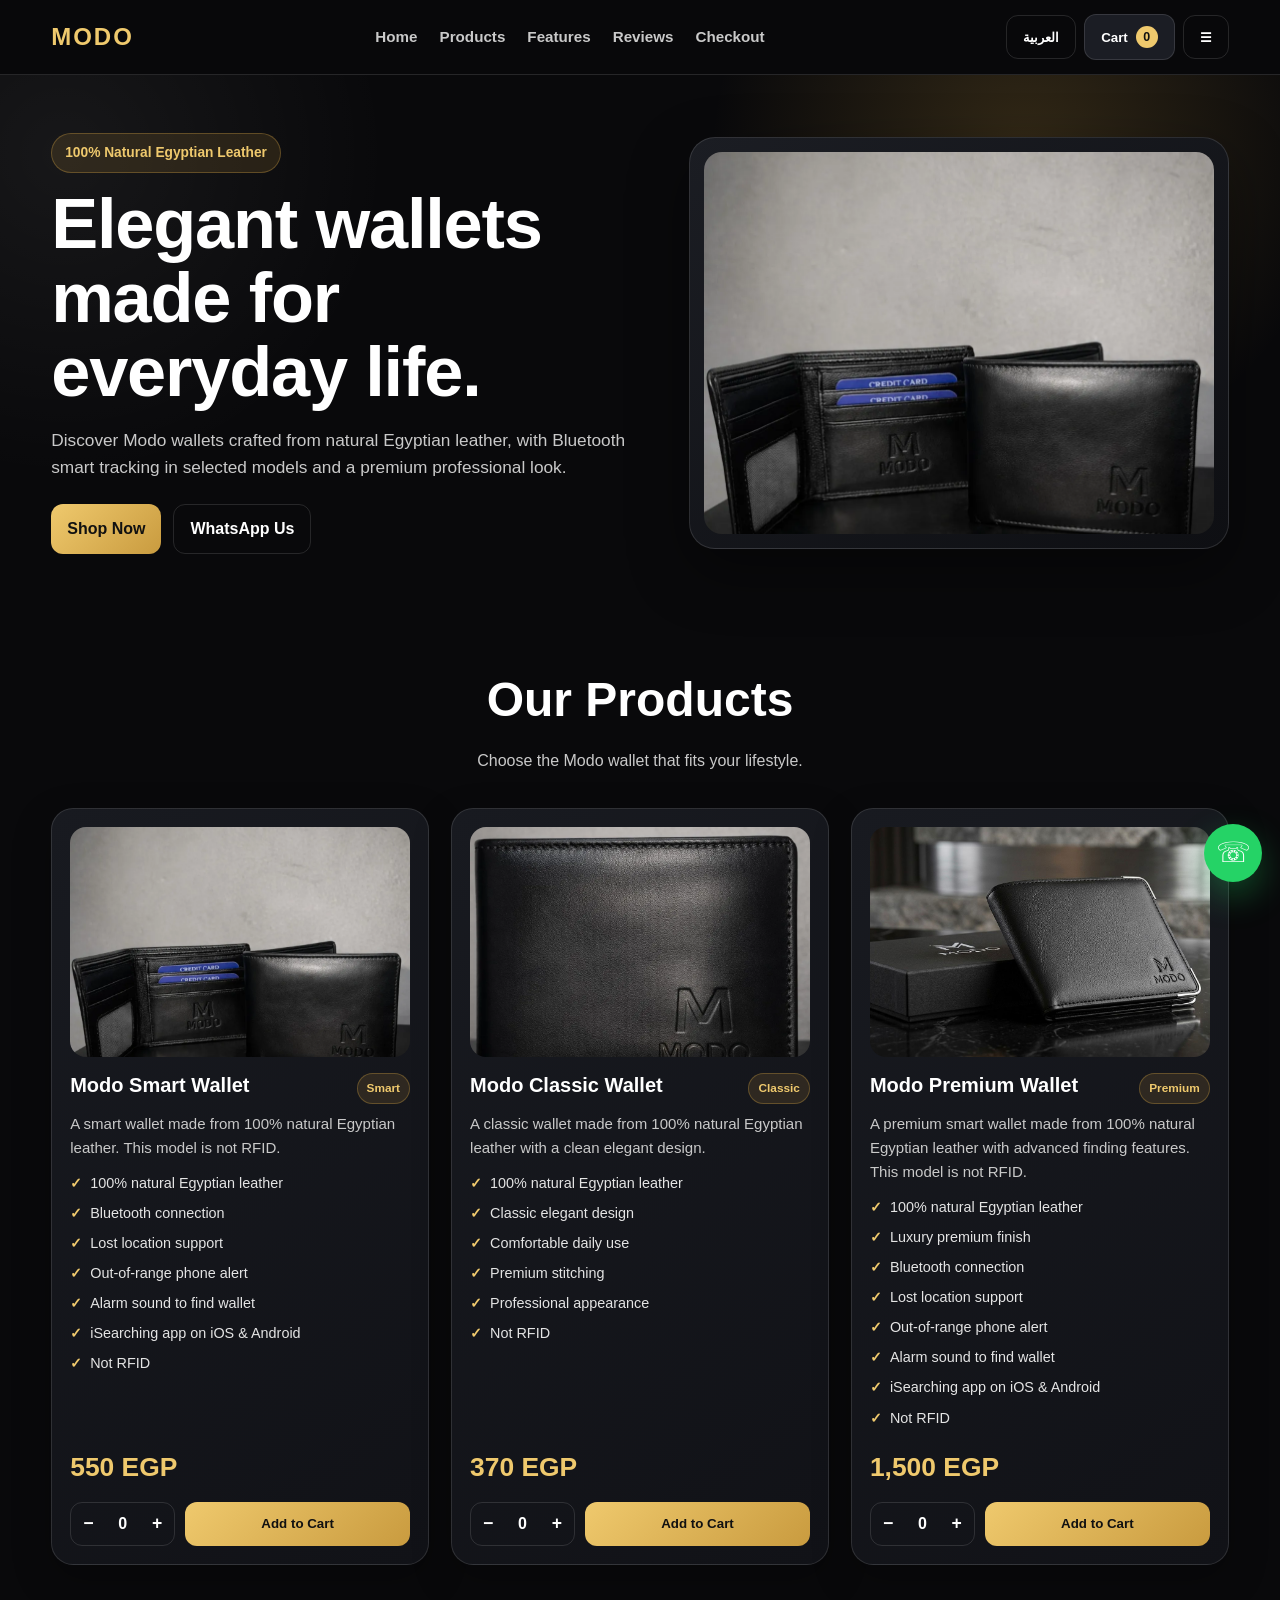
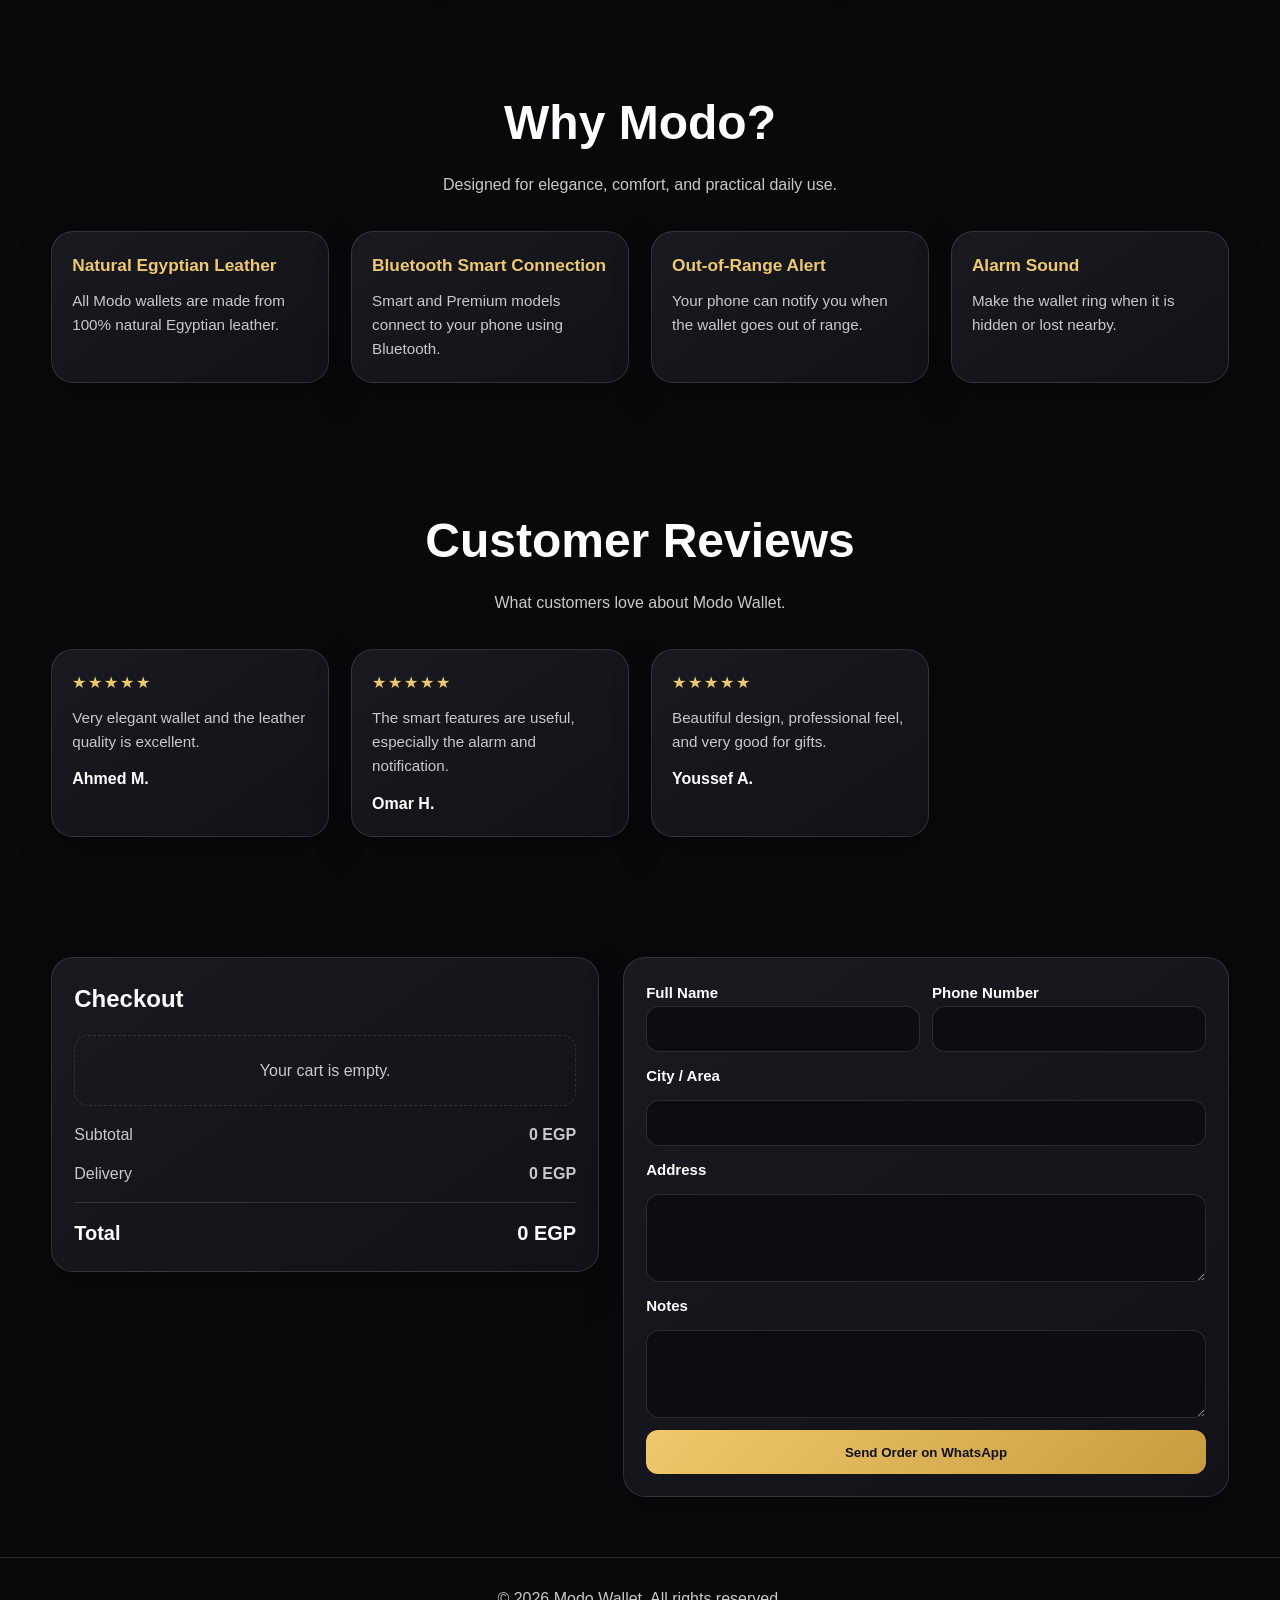
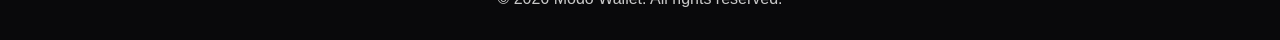
==== modo/index.html @ a47b4d22 "Add files via upload" ====
﻿<!DOCTYPE html>
<html lang="en" dir="ltr">
<head>
  <meta charset="UTF-8" />
  <meta name="viewport" content="width=device-width, initial-scale=1.0" />
  <title>Modo Wallet | Smart, Classic & Premium</title>

  <style>
    * {
      margin: 0;
      padding: 0;
      box-sizing: border-box;
    }

    :root {
      --black: #09090b;
      --dark: #121317;
      --card: #181a20;
      --gold: #c99b3f;
      --gold-light: #efc96d;
      --white: #ffffff;
      --muted: #c9c9c9;
      --border: rgba(255, 255, 255, 0.12);
      --green: #25d366;
    }

    html {
      scroll-behavior: smooth;
    }

    body {
      font-family: Arial, Helvetica, sans-serif;
      background: var(--black);
      color: var(--white);
      line-height: 1.6;
      overflow-x: hidden;
    }

    html[dir="rtl"] body {
      font-family: Tahoma, Arial, sans-serif;
    }

    img {
      max-width: 100%;
      display: block;
    }

    a {
      color: inherit;
      text-decoration: none;
    }

    .container {
      width: min(1180px, 92%);
      margin: auto;
    }

    .header {
      position: sticky;
      top: 0;
      z-index: 1000;
      background: rgba(9, 9, 11, 0.92);
      backdrop-filter: blur(14px);
      border-bottom: 1px solid var(--border);
    }

    .nav {
      display: flex;
      align-items: center;
      justify-content: space-between;
      gap: 14px;
      padding: 14px 0;
    }

    .logo {
      font-size: 1.5rem;
      font-weight: 900;
      letter-spacing: 2px;
      color: var(--gold-light);
      white-space: nowrap;
    }

    .menu {
      display: flex;
      align-items: center;
      gap: 22px;
      color: var(--muted);
      font-weight: 700;
      font-size: 0.95rem;
    }

    .menu a:hover {
      color: var(--gold-light);
    }

    .nav-actions {
      display: flex;
      align-items: center;
      gap: 8px;
    }

    .mobile-menu-btn {
      display: none;
    }

    .btn {
      border: 0;
      outline: 0;
      cursor: pointer;
      min-height: 44px;
      padding: 11px 16px;
      border-radius: 12px;
      font-weight: 800;
      transition: 0.25s ease;
      display: inline-flex;
      justify-content: center;
      align-items: center;
      gap: 8px;
    }

    .btn:active {
      transform: scale(0.98);
    }

    .btn-gold {
      background: linear-gradient(135deg, var(--gold-light), var(--gold));
      color: #111;
    }

    .btn-outline {
      background: transparent;
      border: 1px solid var(--border);
      color: var(--white);
    }

    .cart-btn {
      background: #1b1d24;
      color: white;
      border: 1px solid var(--border);
    }

    .cart-count {
      background: var(--gold-light);
      color: #111;
      min-width: 22px;
      height: 22px;
      border-radius: 50px;
      display: inline-flex;
      align-items: center;
      justify-content: center;
      font-size: 0.78rem;
      font-weight: 900;
    }

    .hero {
      padding: 58px 0 48px;
      background:
        radial-gradient(circle at 80% 15%, rgba(201, 155, 63, 0.22), transparent 28%),
        radial-gradient(circle at 5% 15%, rgba(255,255,255,0.06), transparent 25%);
    }

    .hero-grid {
      display: grid;
      grid-template-columns: 1.05fr 0.95fr;
      align-items: center;
      gap: 42px;
    }

    .badge {
      display: inline-flex;
      background: rgba(201,155,63,0.14);
      color: var(--gold-light);
      border: 1px solid rgba(201,155,63,0.35);
      border-radius: 50px;
      padding: 8px 13px;
      font-size: 0.86rem;
      font-weight: 900;
      margin-bottom: 14px;
    }

    .hero h1 {
      font-size: clamp(2.25rem, 5.5vw, 4.6rem);
      line-height: 1.05;
      margin-bottom: 18px;
      letter-spacing: -1.2px;
    }

    html[dir="rtl"] .hero h1 {
      letter-spacing: 0;
      line-height: 1.15;
    }

    .hero p {
      font-size: 1.08rem;
      color: var(--muted);
      max-width: 650px;
      margin-bottom: 22px;
    }

    .hero-actions {
      display: flex;
      gap: 12px;
      flex-wrap: wrap;
    }

    .hero-image {
      background: linear-gradient(145deg, #1b1d23, #0e0f13);
      border: 1px solid var(--border);
      border-radius: 26px;
      padding: 14px;
      box-shadow: 0 22px 60px rgba(0,0,0,0.4);
    }

    .hero-image img {
      width: 100%;
      aspect-ratio: 4 / 3;
      object-fit: cover;
      border-radius: 18px;
    }

    section {
      padding: 60px 0;
    }

    .section-title {
      text-align: center;
      max-width: 760px;
      margin: 0 auto 34px;
    }

    .section-title h2 {
      font-size: clamp(1.9rem, 4vw, 3rem);
      margin-bottom: 10px;
    }

    .section-title p {
      color: var(--muted);
      font-size: 1rem;
    }

    .products-grid,
    .features-grid,
    .reviews-grid {
      display: grid;
      gap: 22px;
    }

    .products-grid {
      grid-template-columns: repeat(3, 1fr);
    }

    .features-grid,
    .reviews-grid {
      grid-template-columns: repeat(4, 1fr);
    }

    .card,
    .product-card,
    .checkout-card {
      background: linear-gradient(145deg, #181a20, #111217);
      border: 1px solid var(--border);
      border-radius: 22px;
      box-shadow: 0 14px 38px rgba(0,0,0,0.25);
    }

    .product-card {
      padding: 18px;
      display: flex;
      flex-direction: column;
    }

    .product-card img {
      width: 100%;
      height: 230px;
      object-fit: cover;
      border-radius: 16px;
      margin-bottom: 16px;
      background: #0e0f13;
    }

    .product-head {
      display: flex;
      justify-content: space-between;
      gap: 10px;
      margin-bottom: 8px;
    }

    .product-head h3 {
      font-size: 1.25rem;
      line-height: 1.25;
    }

    .product-badge {
      height: fit-content;
      white-space: nowrap;
      background: rgba(201,155,63,0.14);
      color: var(--gold-light);
      border: 1px solid rgba(201,155,63,0.35);
      border-radius: 50px;
      padding: 5px 9px;
      font-size: 0.74rem;
      font-weight: 900;
    }

    .product-desc {
      color: var(--muted);
      font-size: 0.94rem;
      margin-bottom: 12px;
    }

    .feature-list {
      list-style: none;
      display: grid;
      gap: 7px;
      margin-bottom: 16px;
      color: #e4e4e4;
      font-size: 0.9rem;
    }

    .feature-list li::before {
      content: "✓";
      color: var(--gold-light);
      font-weight: 900;
      margin-inline-end: 8px;
    }

    .price {
      color: var(--gold-light);
      font-size: 1.65rem;
      font-weight: 900;
      margin-top: auto;
      margin-bottom: 14px;
    }

    .product-actions {
      display: grid;
      grid-template-columns: 105px 1fr;
      gap: 10px;
    }

    .qty-box {
      border: 1px solid var(--border);
      border-radius: 12px;
      display: grid;
      grid-template-columns: 1fr 1fr 1fr;
      overflow: hidden;
      min-height: 44px;
    }

    .qty-box button {
      background: transparent;
      color: white;
      border: 0;
      font-size: 1.1rem;
      font-weight: 900;
      cursor: pointer;
    }

    .qty-box span {
      display: grid;
      place-items: center;
      font-weight: 900;
    }

    .card {
      padding: 20px;
    }

    .card h3 {
      margin-bottom: 9px;
      color: var(--gold-light);
      font-size: 1.08rem;
    }

    .card p {
      color: var(--muted);
      font-size: 0.95rem;
    }

    .stars {
      color: var(--gold-light);
      letter-spacing: 2px;
      margin-bottom: 10px;
    }

    .review-name {
      margin-top: 12px;
      font-weight: 900;
    }

    .checkout-grid {
      display: grid;
      grid-template-columns: 0.95fr 1.05fr;
      gap: 24px;
      align-items: start;
    }

    .checkout-card {
      padding: 22px;
    }

    .checkout-card h2 {
      margin-bottom: 16px;
    }

    .cart-item {
      display: flex;
      justify-content: space-between;
      gap: 12px;
      padding: 12px 0;
      border-bottom: 1px solid var(--border);
    }

    .cart-item small {
      color: var(--muted);
    }

    .empty-cart {
      color: var(--muted);
      border: 1px dashed var(--border);
      border-radius: 14px;
      padding: 22px;
      text-align: center;
      margin-bottom: 16px;
    }

    .summary-row {
      display: flex;
      justify-content: space-between;
      gap: 14px;
      margin-top: 13px;
      color: var(--muted);
    }

    .summary-row.total {
      color: white;
      font-size: 1.25rem;
      font-weight: 900;
      border-top: 1px solid var(--border);
      padding-top: 14px;
      margin-top: 16px;
    }

    form {
      display: grid;
      gap: 12px;
    }

    label {
      font-weight: 800;
      font-size: 0.94rem;
    }

    input,
    textarea,
    select {
      width: 100%;
      background: #0c0d11;
      color: white;
      border: 1px solid var(--border);
      border-radius: 13px;
      padding: 13px 14px;
      font-size: 16px;
      outline: none;
    }

    input:focus,
    textarea:focus,
    select:focus {
      border-color: rgba(239,201,109,0.65);
      box-shadow: 0 0 0 4px rgba(239,201,109,0.1);
    }

    textarea {
      min-height: 88px;
      resize: vertical;
    }

    .form-row {
      display: grid;
      grid-template-columns: 1fr 1fr;
      gap: 12px;
    }

    .floating-whatsapp {
      position: fixed;
      right: 18px;
      bottom: 18px;
      z-index: 999;
      width: 58px;
      height: 58px;
      border-radius: 50%;
      background: var(--green);
      color: white;
      display: grid;
      place-items: center;
      font-size: 1.75rem;
      box-shadow: 0 14px 35px rgba(37,211,102,0.32);
    }

    html[dir="rtl"] .floating-whatsapp {
      right: auto;
      left: 18px;
    }

    .footer {
      border-top: 1px solid var(--border);
      padding: 28px 0;
      text-align: center;
      color: var(--muted);
    }

    @media (max-width: 980px) {
      .hero-grid,
      .checkout-grid {
        grid-template-columns: 1fr;
      }

      .products-grid {
        grid-template-columns: repeat(2, 1fr);
      }

      .features-grid,
      .reviews-grid {
        grid-template-columns: repeat(2, 1fr);
      }
    }

    @media (max-width: 760px) {
      .nav {
        flex-wrap: wrap;
      }

      .mobile-menu-btn {
        display: inline-flex;
        width: 44px;
        padding: 0;
      }

      .menu {
        display: none;
        width: 100%;
        order: 4;
        flex-direction: column;
        align-items: stretch;
        gap: 8px;
        padding: 10px 0 4px;
      }

      .menu.open {
        display: flex;
      }

      .menu a {
        background: rgba(255,255,255,0.05);
        border: 1px solid var(--border);
        border-radius: 12px;
        padding: 12px;
      }

      .nav-actions {
        margin-inline-start: auto;
      }

      .hero {
        padding: 38px 0 40px;
      }

      .hero h1 {
        font-size: 2.35rem;
      }

      .hero p {
        font-size: 1rem;
      }

      .hero-actions,
      .product-actions {
        grid-template-columns: 1fr;
      }

      .hero-actions .btn {
        width: 100%;
      }

      .products-grid,
      .features-grid,
      .reviews-grid {
        grid-template-columns: 1fr;
      }

      .product-card img {
        height: auto;
        aspect-ratio: 1 / 1;
      }

      .form-row {
        grid-template-columns: 1fr;
      }

      section {
        padding: 46px 0;
      }

      .section-title {
        margin-bottom: 26px;
      }

      .checkout-card {
        padding: 18px;
      }
    }

    @media (max-width: 430px) {
      .container {
        width: 94%;
      }

      .logo {
        font-size: 1.28rem;
      }

      .btn {
        padding: 10px 12px;
        font-size: 0.9rem;
      }

      .nav-actions {
        gap: 6px;
      }

      .hero h1 {
        font-size: 2rem;
      }

      .product-card,
      .card,
      .checkout-card {
        border-radius: 18px;
      }

      .floating-whatsapp {
        width: 52px;
        height: 52px;
        font-size: 1.55rem;
      }
    }
  </style>
</head>
<body>
  <header class="header">
    <div class="container nav">
      <a href="#home" class="logo">MODO</a>

      <nav class="menu" id="menu">
        <a href="#home" data-i18n="navHome">Home</a>
        <a href="#products" data-i18n="navProducts">Products</a>
        <a href="#features" data-i18n="navFeatures">Features</a>
        <a href="#reviews" data-i18n="navReviews">Reviews</a>
        <a href="#checkout" data-i18n="navCheckout">Checkout</a>
      </nav>

      <div class="nav-actions">
        <button class="btn btn-outline" id="langToggle">العربية</button>
        <button class="btn cart-btn" onclick="scrollToCheckout()">
          <span data-i18n="cart">Cart</span>
          <span class="cart-count" id="cartCount">0</span>
        </button>
        <button class="btn btn-outline mobile-menu-btn" id="mobileMenuBtn">☰</button>
      </div>
    </div>
  </header>

  <main>
    <section class="hero" id="home">
      <div class="container hero-grid">
        <div>
          <span class="badge" data-i18n="heroBadge">100% Natural Egyptian Leather</span>
          <h1 data-i18n="heroTitle">Elegant wallets made for everyday life.</h1>
          <p data-i18n="heroText">Discover Modo wallets crafted from natural Egyptian leather, with Bluetooth smart tracking in selected models and a premium professional look.</p>
          <div class="hero-actions">
            <a href="#products" class="btn btn-gold" data-i18n="shopNow">Shop Now</a>
            <a href="https://wa.me/201220597999" target="_blank" class="btn btn-outline" data-i18n="whatsappUs">WhatsApp Us</a>
          </div>
        </div>

        <div class="hero-image">
          <img src="smart-wallet.jpg" alt="Modo Smart Wallet" />
        </div>
      </div>
    </section>

    <section id="products">
      <div class="container">
        <div class="section-title">
          <h2 data-i18n="productsTitle">Our Products</h2>
          <p data-i18n="productsText">Choose the Modo wallet that fits your lifestyle.</p>
        </div>
        <div class="products-grid" id="productsGrid"></div>
      </div>
    </section>

    <section id="features">
      <div class="container">
        <div class="section-title">
          <h2 data-i18n="featuresTitle">Why Modo?</h2>
          <p data-i18n="featuresText">Designed for elegance, comfort, and practical daily use.</p>
        </div>

        <div class="features-grid">
          <div class="card">
            <h3 data-i18n="feature1Title">Natural Egyptian Leather</h3>
            <p data-i18n="feature1Text">All Modo wallets are made from 100% natural Egyptian leather.</p>
          </div>
          <div class="card">
            <h3 data-i18n="feature2Title">Bluetooth Smart Connection</h3>
            <p data-i18n="feature2Text">Smart and Premium models connect to your phone using Bluetooth.</p>
          </div>
          <div class="card">
            <h3 data-i18n="feature3Title">Out-of-Range Alert</h3>
            <p data-i18n="feature3Text">Your phone can notify you when the wallet goes out of range.</p>
          </div>
          <div class="card">
            <h3 data-i18n="feature4Title">Alarm Sound</h3>
            <p data-i18n="feature4Text">Make the wallet ring when it is hidden or lost nearby.</p>
          </div>
        </div>
      </div>
    </section>

    <section id="reviews">
      <div class="container">
        <div class="section-title">
          <h2 data-i18n="reviewsTitle">Customer Reviews</h2>
          <p data-i18n="reviewsText">What customers love about Modo Wallet.</p>
        </div>

        <div class="reviews-grid">
          <div class="card">
            <div class="stars">★★★★★</div>
            <p data-i18n="review1Text">Very elegant wallet and the leather quality is excellent.</p>
            <div class="review-name" data-i18n="review1Name">Ahmed M.</div>
          </div>
          <div class="card">
            <div class="stars">★★★★★</div>
            <p data-i18n="review2Text">The smart features are useful, especially the alarm and notification.</p>
            <div class="review-name" data-i18n="review2Name">Omar H.</div>
          </div>
          <div class="card">
            <div class="stars">★★★★★</div>
            <p data-i18n="review3Text">Beautiful design, professional feel, and very good for gifts.</p>
            <div class="review-name" data-i18n="review3Name">Youssef A.</div>
          </div>
        </div>
      </div>
    </section>

    <section id="checkout">
      <div class="container checkout-grid">
        <div class="checkout-card">
          <h2 data-i18n="checkoutTitle">Checkout</h2>
          <div id="cartItems"></div>

          <div class="summary-row">
            <span data-i18n="subtotal">Subtotal</span>
            <strong id="subtotal">0 EGP</strong>
          </div>
          <div class="summary-row">
            <span data-i18n="delivery">Delivery</span>
            <strong id="delivery">100 EGP</strong>
          </div>
          <div class="summary-row total">
            <span data-i18n="total">Total</span>
            <strong id="total">0 EGP</strong>
          </div>
        </div>

        <div class="checkout-card">
          <form id="checkoutForm">
            <div class="form-row">
              <div>
                <label for="customerName" data-i18n="nameLabel">Full Name</label>
                <input type="text" id="customerName" required />
              </div>
              <div>
                <label for="customerPhone" data-i18n="phoneLabel">Phone Number</label>
                <input type="tel" id="customerPhone" required />
              </div>
            </div>

            <label for="customerCity" data-i18n="cityLabel">City / Area</label>
            <input type="text" id="customerCity" required />

            <label for="customerAddress" data-i18n="addressLabel">Address</label>
            <textarea id="customerAddress" required></textarea>

            <label for="customerNotes" data-i18n="notesLabel">Notes</label>
            <textarea id="customerNotes"></textarea>

            <button type="submit" class="btn btn-gold" data-i18n="sendOrder">Send Order on WhatsApp</button>
          </form>
        </div>
      </div>
    </section>
  </main>

  <footer class="footer">
    <div class="container">
      <p data-i18n="footerText">© 2026 Modo Wallet. All rights reserved.</p>
    </div>
  </footer>

  <a class="floating-whatsapp" href="https://wa.me/201220597999" target="_blank" aria-label="WhatsApp">☏</a>

  <script>
    const DELIVERY_FEE = 100;
    const WHATSAPP_NUMBER = "201220597999";

    let currentLang = "en";
    let cart = {};

    const products = [
      {
        id: "smart",
        price: 550,
        image: "smart-wallet.jpg",
        en: {
          name: "Modo Smart Wallet",
          badge: "Smart",
          desc: "A smart wallet made from 100% natural Egyptian leather. This model is not RFID.",
          features: [
            "100% natural Egyptian leather",
            "Bluetooth connection",
            "Lost location support",
            "Out-of-range phone alert",
            "Alarm sound to find wallet",
            "iSearching app on iOS & Android",
            "Not RFID"
          ]
        },
        ar: {
          name: "محفظة مودو الذكية",
          badge: "ذكية",
          desc: "محفظة ذكية مصنوعة من جلد مصري طبيعي 100%. هذا الموديل ليس RFID.",
          features: [
            "جلد مصري طبيعي 100%",
            "اتصال بلوتوث",
            "دعم آخر موقع للمحفظة",
            "تنبيه على الهاتف عند الخروج من النطاق",
            "صوت إنذار للعثور على المحفظة",
            "تطبيق iSearching على iOS و Android",
            "ليست RFID"
          ]
        }
      },
      {
        id: "classic",
        price: 370,
        image: "classic-wallet.jpg",
        en: {
          name: "Modo Classic Wallet",
          badge: "Classic",
          desc: "A classic wallet made from 100% natural Egyptian leather with a clean elegant design.",
          features: [
            "100% natural Egyptian leather",
            "Classic elegant design",
            "Comfortable daily use",
            "Premium stitching",
            "Professional appearance",
            "Not RFID"
          ]
        },
        ar: {
          name: "محفظة مودو الكلاسيك",
          badge: "كلاسيك",
          desc: "محفظة كلاسيكية مصنوعة من جلد مصري طبيعي 100% بتصميم أنيق وعملي.",
          features: [
            "جلد مصري طبيعي 100%",
            "تصميم كلاسيكي أنيق",
            "مناسبة للاستخدام اليومي",
            "خياطة عالية الجودة",
            "مظهر احترافي",
            "ليست RFID"
          ]
        }
      },
      {
        id: "premium",
        price: 1500,
        image: "premium-wallet.jpg",
        en: {
          name: "Modo Premium Wallet",
          badge: "Premium",
          desc: "A premium smart wallet made from 100% natural Egyptian leather with advanced finding features. This model is not RFID.",
          features: [
            "100% natural Egyptian leather",
            "Luxury premium finish",
            "Bluetooth connection",
            "Lost location support",
            "Out-of-range phone alert",
            "Alarm sound to find wallet",
            "iSearching app on iOS & Android",
            "Not RFID"
          ]
        },
        ar: {
          name: "محفظة مودو البريميوم",
          badge: "بريميوم",
          desc: "محفظة بريميوم ذكية مصنوعة من جلد مصري طبيعي 100% مع مميزات متقدمة للعثور عليها. هذا الموديل ليس RFID.",
          features: [
            "جلد مصري طبيعي 100%",
            "تشطيب فاخر",
            "اتصال بلوتوث",
            "دعم آخر موقع للمحفظة",
            "تنبيه على الهاتف عند الخروج من النطاق",
            "صوت إنذار للعثور على المحفظة",
            "تطبيق iSearching على iOS و Android",
            "ليست RFID"
          ]
        }
      }
    ];

    const translations = {
      en: {
        navHome: "Home",
        navProducts: "Products",
        navFeatures: "Features",
        navReviews: "Reviews",
        navCheckout: "Checkout",
        cart: "Cart",
        heroBadge: "100% Natural Egyptian Leather",
        heroTitle: "Elegant wallets made for everyday life.",
        heroText: "Discover Modo wallets crafted from natural Egyptian leather, with Bluetooth smart tracking in selected models and a premium professional look.",
        shopNow: "Shop Now",
        whatsappUs: "WhatsApp Us",
        productsTitle: "Our Products",
        productsText: "Choose the Modo wallet that fits your lifestyle.",
        featuresTitle: "Why Modo?",
        featuresText: "Designed for elegance, comfort, and practical daily use.",
        feature1Title: "Natural Egyptian Leather",
        feature1Text: "All Modo wallets are made from 100% natural Egyptian leather.",
        feature2Title: "Bluetooth Smart Connection",
        feature2Text: "Smart and Premium models connect to your phone using Bluetooth.",
        feature3Title: "Out-of-Range Alert",
        feature3Text: "Your phone can notify you when the wallet goes out of range.",
        feature4Title: "Alarm Sound",
        feature4Text: "Make the wallet ring when it is hidden or lost nearby.",
        reviewsTitle: "Customer Reviews",
        reviewsText: "What customers love about Modo Wallet.",
        review1Text: "Very elegant wallet and the leather quality is excellent.",
        review1Name: "Ahmed M.",
        review2Text: "The smart features are useful, especially the alarm and notification.",
        review2Name: "Omar H.",
        review3Text: "Beautiful design, professional feel, and very good for gifts.",
        review3Name: "Youssef A.",
        checkoutTitle: "Checkout",
        subtotal: "Subtotal",
        delivery: "Delivery",
        total: "Total",
        nameLabel: "Full Name",
        phoneLabel: "Phone Number",
        cityLabel: "City / Area",
        addressLabel: "Address",
        notesLabel: "Notes",
        sendOrder: "Send Order on WhatsApp",
        footerText: "© 2026 Modo Wallet. All rights reserved.",
        addToCart: "Add to Cart",
        emptyCart: "Your cart is empty.",
        alertEmptyCart: "Please add at least one product first."
      },
      ar: {
        navHome: "الرئيسية",
        navProducts: "المنتجات",
        navFeatures: "المميزات",
        navReviews: "التقييمات",
        navCheckout: "الدفع",
        cart: "السلة",
        heroBadge: "جلد مصري طبيعي 100%",
        heroTitle: "محافظ أنيقة مصممة للحياة اليومية.",
        heroText: "اكتشف محافظ مودو المصنوعة من جلد مصري طبيعي، مع تتبع ذكي بالبلوتوث في بعض الموديلات ولمسة احترافية فاخرة.",
        shopNow: "تسوق الآن",
        whatsappUs: "راسلنا واتساب",
        productsTitle: "منتجاتنا",
        productsText: "اختر محفظة مودو المناسبة لأسلوب حياتك.",
        featuresTitle: "لماذا مودو؟",
        featuresText: "مصممة للأناقة والراحة والاستخدام العملي اليومي.",
        feature1Title: "جلد مصري طبيعي",
        feature1Text: "جميع محافظ مودو مصنوعة من جلد مصري طبيعي 100%.",
        feature2Title: "اتصال ذكي بالبلوتوث",
        feature2Text: "موديلات Smart و Premium تتصل بالهاتف باستخدام البلوتوث.",
        feature3Title: "تنبيه الخروج من النطاق",
        feature3Text: "يمكن للهاتف تنبيهك عندما تخرج المحفظة من النطاق.",
        feature4Title: "صوت إنذار",
        feature4Text: "اجعل المحفظة تصدر صوتاً عند فقدانها أو اختفائها بالقرب منك.",
        reviewsTitle: "آراء العملاء",
        reviewsText: "ما يحبه العملاء في محفظة مودو.",
        review1Text: "محفظة أنيقة جداً وجودة الجلد ممتازة.",
        review1Name: "أحمد م.",
        review2Text: "المميزات الذكية مفيدة جداً خصوصاً الإنذار والتنبيه.",
        review2Name: "عمر ح.",
        review3Text: "تصميم جميل وإحساس احترافي ومناسبة جداً للهدايا.",
        review3Name: "يوسف أ.",
        checkoutTitle: "إتمام الطلب",
        subtotal: "إجمالي المنتجات",
        delivery: "التوصيل",
        total: "الإجمالي",
        nameLabel: "الاسم بالكامل",
        phoneLabel: "رقم الهاتف",
        cityLabel: "المدينة / المنطقة",
        addressLabel: "العنوان",
        notesLabel: "ملاحظات",
        sendOrder: "إرسال الطلب على واتساب",
        footerText: "© 2026 Modo Wallet. جميع الحقوق محفوظة.",
        addToCart: "أضف إلى السلة",
        emptyCart: "السلة فارغة.",
        alertEmptyCart: "من فضلك أضف منتجاً واحداً على الأقل أولاً."
      }
    };

    function t(key) {
      return translations[currentLang][key] || key;
    }

    function formatEGP(num) {
      return `${num.toLocaleString()} EGP`;
    }

    function renderTranslations() {
      document.documentElement.lang = currentLang;
      document.documentElement.dir = currentLang === "ar" ? "rtl" : "ltr";

      document.querySelectorAll("[data-i18n]").forEach(el => {
        const key = el.getAttribute("data-i18n");
        el.textContent = t(key);
      });

      document.getElementById("langToggle").textContent = currentLang === "en" ? "العربية" : "English";
    }

    function renderProducts() {
      const grid = document.getElementById("productsGrid");
      grid.innerHTML = "";

      products.forEach(product => {
        const p = product[currentLang];
        const qty = cart[product.id] || 0;

        const card = document.createElement("article");
        card.className = "product-card";
        card.innerHTML = `
          <img src="${product.image}" alt="${p.name}">
          <div class="product-head">
            <h3>${p.name}</h3>
            <span class="product-badge">${p.badge}</span>
          </div>
          <p class="product-desc">${p.desc}</p>
          <ul class="feature-list">
            ${p.features.map(feature => `<li>${feature}</li>`).join("")}
          </ul>
          <div class="price">${formatEGP(product.price)}</div>
          <div class="product-actions">
            <div class="qty-box">
              <button type="button" onclick="decreaseQty('${product.id}')">−</button>
              <span>${qty}</span>
              <button type="button" onclick="increaseQty('${product.id}')">+</button>
            </div>
            <button type="button" class="btn btn-gold" onclick="increaseQty('${product.id}')">${t("addToCart")}</button>
          </div>
        `;

        grid.appendChild(card);
      });
    }

    function increaseQty(id) {
      cart[id] = (cart[id] || 0) + 1;
      renderProducts();
      renderCart();
    }

    function decreaseQty(id) {
      if (!cart[id]) return;
      cart[id]--;
      if (cart[id] <= 0) delete cart[id];
      renderProducts();
      renderCart();
    }

    function renderCart() {
      const items = Object.keys(cart).filter(id => cart[id] > 0);
      const cartItems = document.getElementById("cartItems");
      const cartCount = document.getElementById("cartCount");

      if (items.length === 0) {
        cartItems.innerHTML = `<p class="empty-cart">${t("emptyCart")}</p>`;
        document.getElementById("subtotal").textContent = formatEGP(0);
        document.getElementById("delivery").textContent = formatEGP(0);
        document.getElementById("total").textContent = formatEGP(0);
        cartCount.textContent = 0;
        return;
      }

      let subtotal = 0;
      let count = 0;

      cartItems.innerHTML = items.map(id => {
        const product = products.find(p => p.id === id);
        const qty = cart[id];
        const lineTotal = product.price * qty;
        subtotal += lineTotal;
        count += qty;

        return `
          <div class="cart-item">
            <div>
              <strong>${product[currentLang].name}</strong><br>
              <small>${qty} × ${formatEGP(product.price)}</small>
            </div>
            <strong>${formatEGP(lineTotal)}</strong>
          </div>
        `;
      }).join("");

      const total = subtotal + DELIVERY_FEE;
      document.getElementById("subtotal").textContent = formatEGP(subtotal);
      document.getElementById("delivery").textContent = formatEGP(DELIVERY_FEE);
      document.getElementById("total").textContent = formatEGP(total);
      cartCount.textContent = count;
    }

    function scrollToCheckout() {
      document.getElementById("checkout").scrollIntoView({ behavior: "smooth" });
    }

    document.getElementById("langToggle").addEventListener("click", () => {
      currentLang = currentLang === "en" ? "ar" : "en";
      renderTranslations();
      renderProducts();
      renderCart();
    });

    document.getElementById("mobileMenuBtn").addEventListener("click", () => {
      document.getElementById("menu").classList.toggle("open");
    });

    document.querySelectorAll(".menu a").forEach(link => {
      link.addEventListener("click", () => {
        document.getElementById("menu").classList.remove("open");
      });
    });

    document.getElementById("checkoutForm").addEventListener("submit", function(e) {
      e.preventDefault();

      const items = Object.keys(cart).filter(id => cart[id] > 0);
      if (items.length === 0) {
        alert(t("alertEmptyCart"));
        return;
      }

      const name = document.getElementById("customerName").value.trim();
      const phone = document.getElementById("customerPhone").value.trim();
      const city = document.getElementById("customerCity").value.trim();
      const address = document.getElementById("customerAddress").value.trim();
      const notes = document.getElementById("customerNotes").value.trim() || "-";

      let subtotal = 0;
      let orderLines = "";

      items.forEach(id => {
        const product = products.find(p => p.id === id);
        const qty = cart[id];
        const lineTotal = product.price * qty;
        subtotal += lineTotal;
        orderLines += `- ${product[currentLang].name} | Qty: ${qty} | Unit: ${product.price} EGP | Total: ${lineTotal} EGP%0A`;
      });

      const total = subtotal + DELIVERY_FEE;

      const message =
        `🛍️ New Order - Modo Wallet%0A%0A` +
        `👤 Name: ${name}%0A` +
        `📞 Phone: ${phone}%0A` +
        `📍 City/Area: ${city}%0A` +
        `🏠 Address: ${address}%0A` +
        `📝 Notes: ${notes}%0A%0A` +
        `📦 Order Details:%0A${orderLines}%0A` +
        `Subtotal: ${subtotal} EGP%0A` +
        `Delivery: ${DELIVERY_FEE} EGP%0A` +
        `Total: ${total} EGP`;

      window.open(`https://wa.me/${WHATSAPP_NUMBER}?text=${message}`, "_blank");
    });

    renderTranslations();
    renderProducts();
    renderCart();
  </script>
</body>
</html>
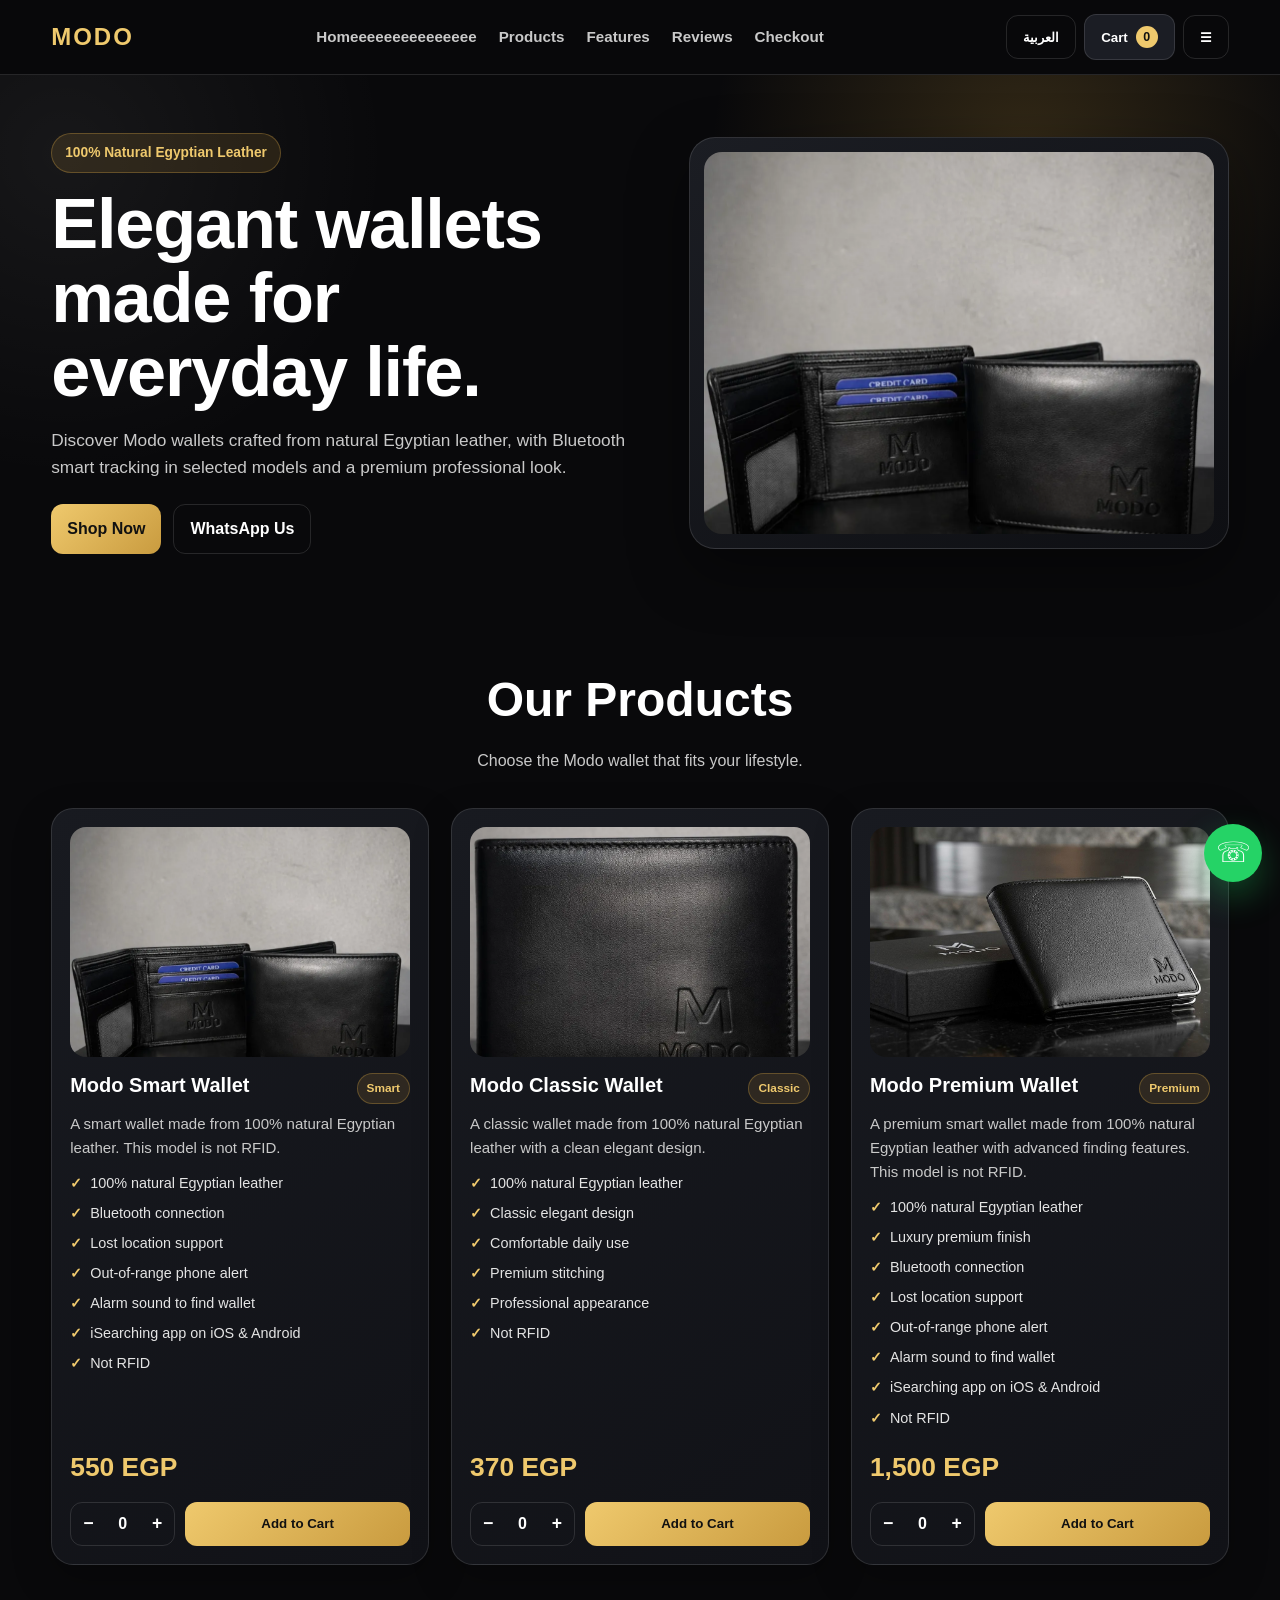
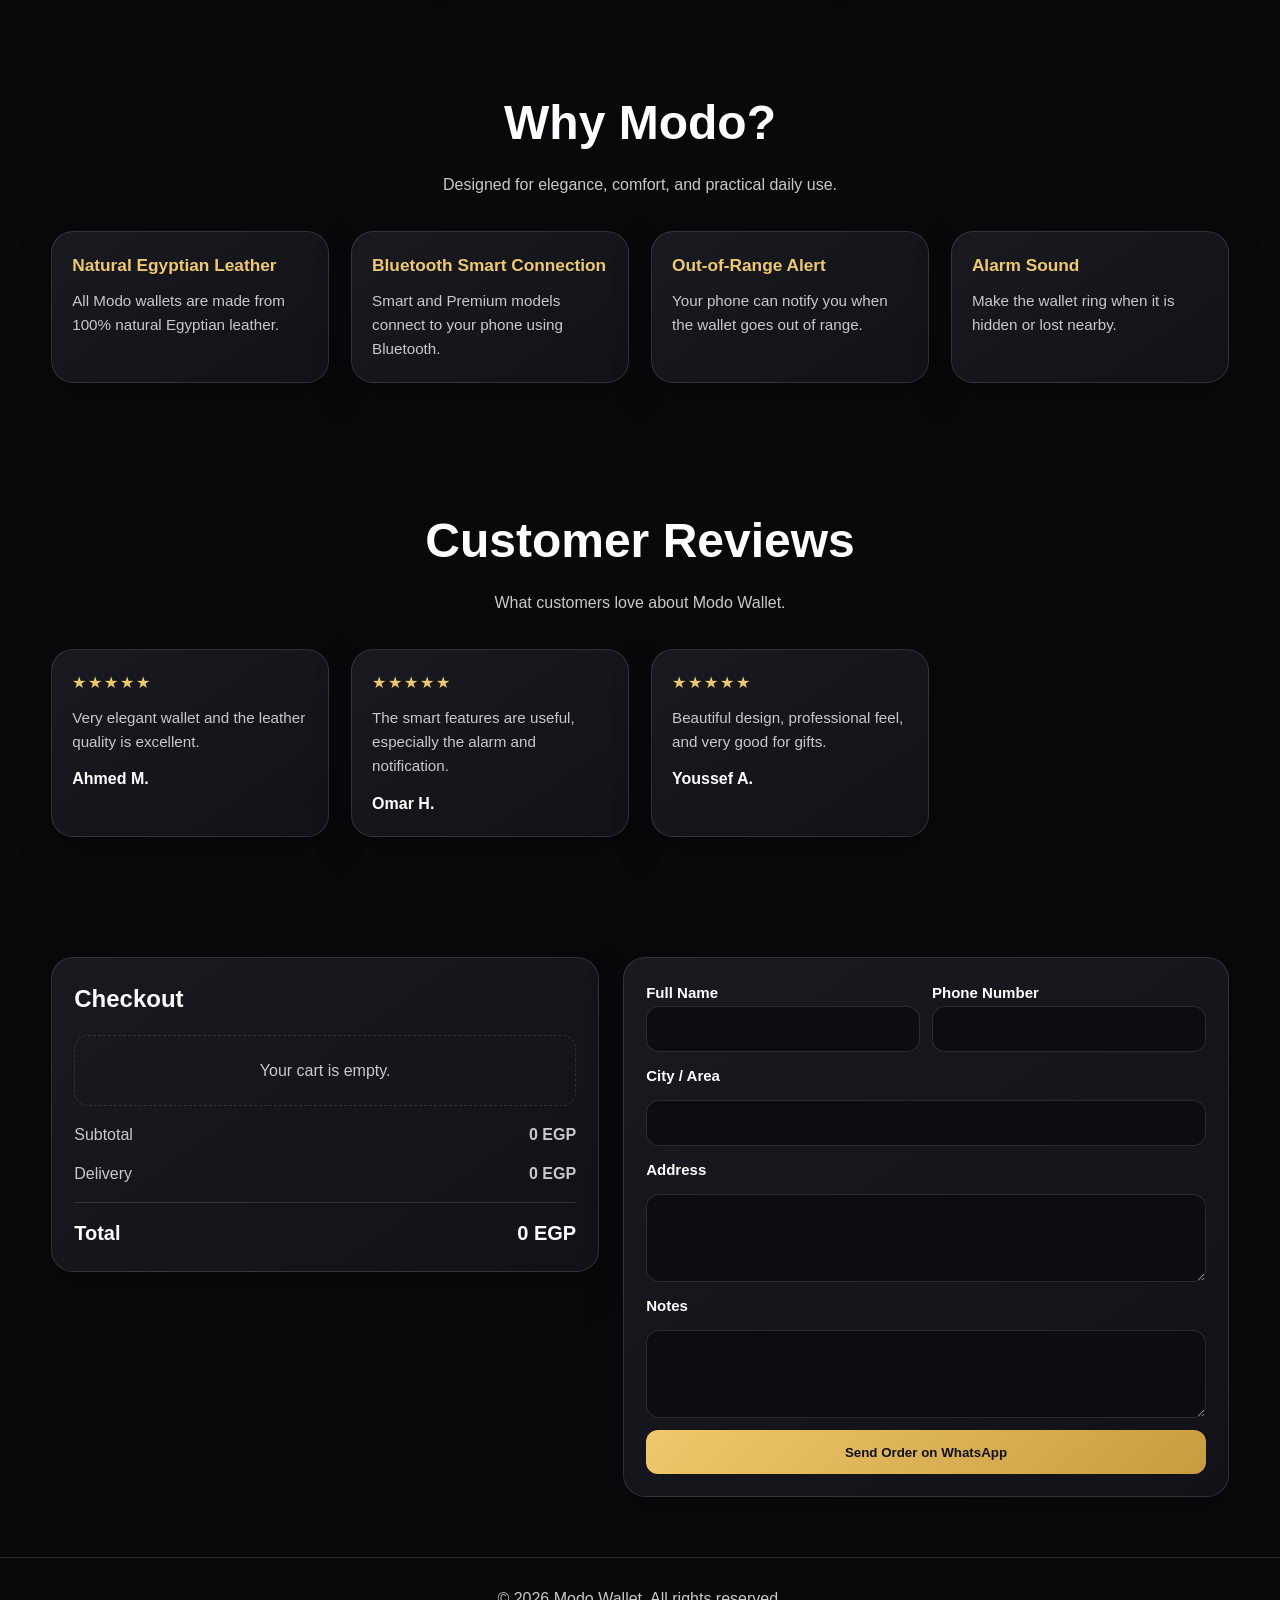
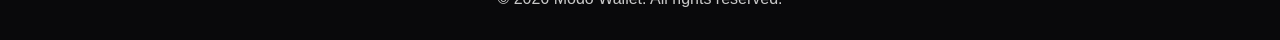
==== commit 0c284405: "Update fmt.Println message from 'Hello' to 'Goodbye'" ====
--- a/modo/index.html
+++ b/modo/index.html
@@ -3,7 +3,7 @@
 <head>
   <meta charset="UTF-8" />
   <meta name="viewport" content="width=device-width, initial-scale=1.0" />
-  <title>Modo Wallet | Smart, Classic & Premium</title>
+  <title>Modo Walletttttttttt | Smart, Classic & Premium</title>
 
   <style>
     * {
@@ -923,7 +923,7 @@
 
     const translations = {
       en: {
-        navHome: "Home",
+        navHome: "Homeeeeeeeeeeeeeee",
         navProducts: "Products",
         navFeatures: "Features",
         navReviews: "Reviews",
